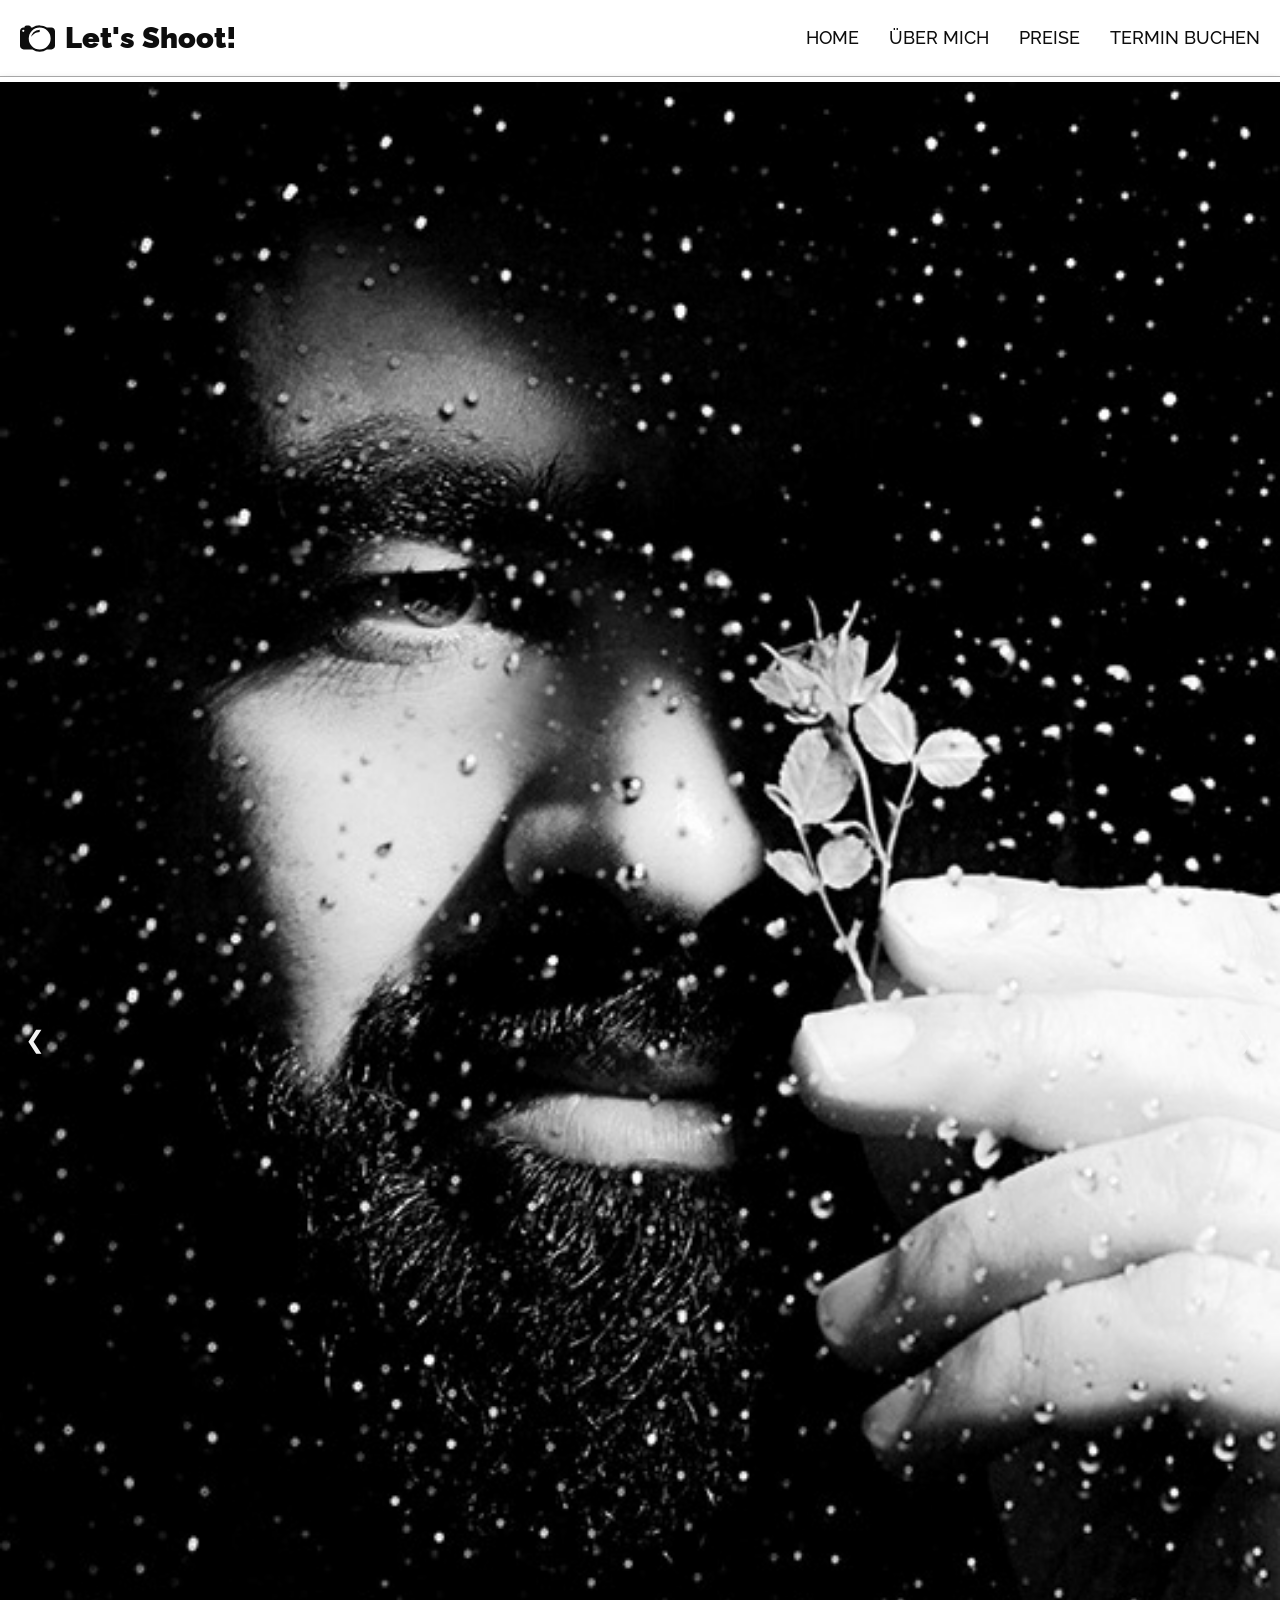
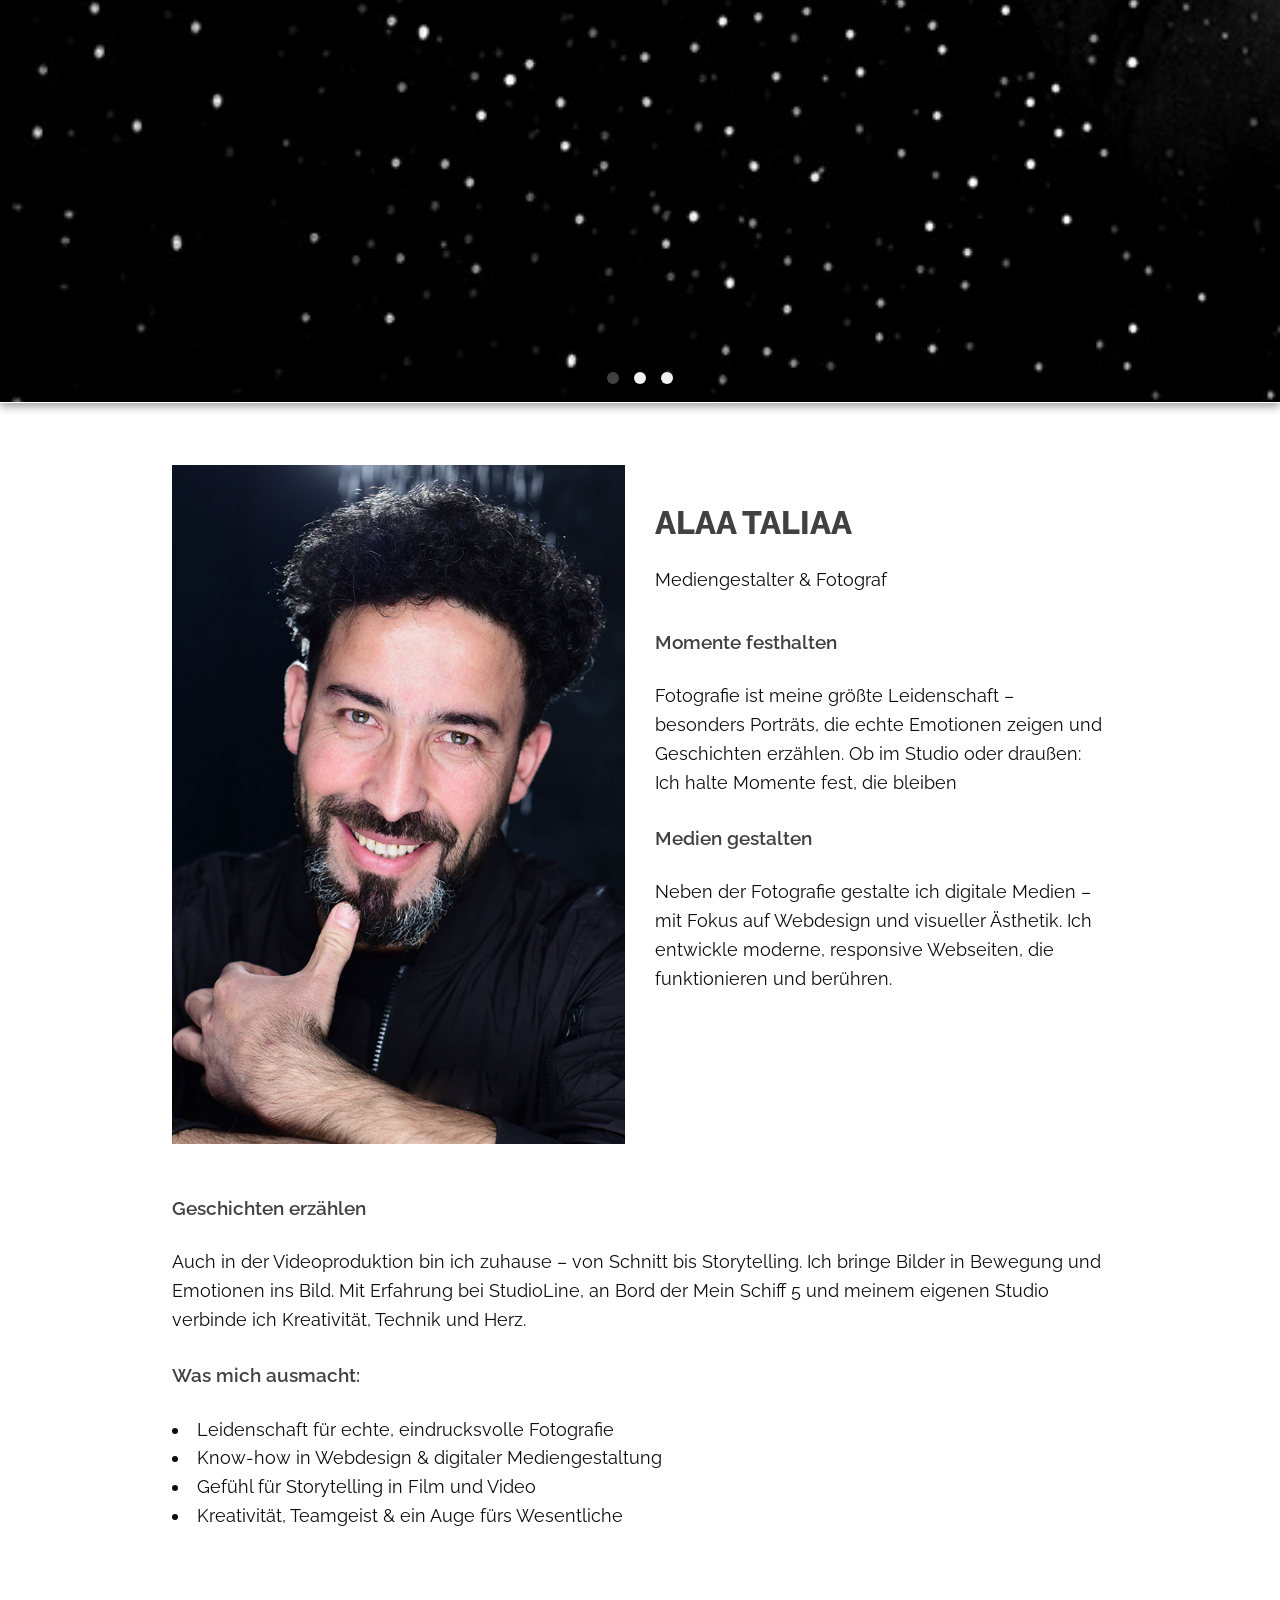
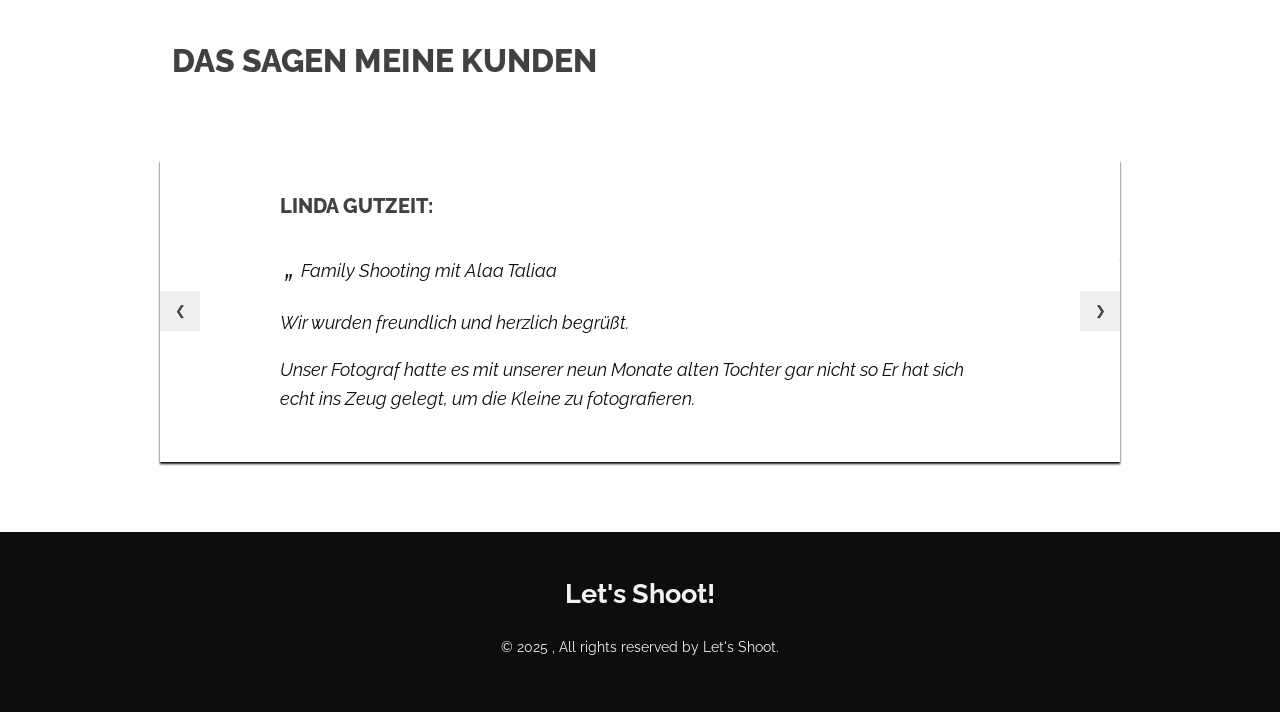
==== public/about.html @ 80b05514 "Add files via upload" ====
<!DOCTYPE html>
<html lang="de">
<head>
    <meta charset="UTF-8">
    <meta name="viewport" content="width=device-width, initial-scale=1.0">
    <title>Home</title>
    <link rel="stylesheet" href="css/style.css">
    <script src="js/script.js" defer ></script>  
</head>
<body>


    <nav class="navbar header-navbar">
        <div class="navbar-logo">
            <svg xmlns="http://www.w3.org/2000/svg" fill="currentColor" class="bi bi-camera2"
                viewBox="0 0 16 16" aria-label="Camera Icon">
                <path
                    d="M5 8c0-1.657 2.343-3 4-3V4a4 4 0 0 0-4 4zM12.318 3h2.015C15.253 3 16 3.746 16 4.667v6.666c0 .92-.746 1.667-1.667 1.667h-2.015A5.97 5.97 0 0 1 9 14a5.97 5.97 0 0 1-3.318-1H1.667C.747 13 0 12.254 0 11.333V4.667C0 3.747.746 3 1.667 3H2a1 1 0 0 1 1-1h1a1 1 0 0 1 1 1h.682A5.97 5.97 0 0 1 9 2c1.227 0 2.367.368 3.318 1zM2 4.5a.5.5 0 1 0-1 .001a.5.5 0 0 0 .999-.001zM14 8A5 5 0 1 0 4 8a5 5 0 0 0 10 0z" />
            </svg>
            <div class="navbar-brand">Let's Shoot!</div>
        </div>
        <!-- Hamburger-Menü für Mobilgeräte -->
        <button id="nav-toggle" class="nav-toggle" aria-label="Toggle Navigation" aria-expanded="false">
            &#9776;
        </button>
    
          <!-- Navigations-Links -->
          <ul class="navbar-links">
            <li><a href="home.html">Home</a></li>
            <li><a href="about.html">Über mich</a></li>
            <li><a href="prices.html">Preise</a></li>
            <li><a href="book.html">Termin buchen</a></li>
        </ul>
    
    </nav>

    <header>
        <div class="carousel">
            <div class="carousel-container">
                <div class="carousel-slide">
                    <img src="../assets/00-28.jpg" alt="Bild 1">
                </div>
                <div class="carousel-slide">
                    <img src="../assets/00-44.jpg" alt="Bild 2">
                </div>
                <div class="carousel-slide">
                    <img src="../assets/00-35.jpg" alt="Bild 3">
                </div>
                <div class="carousel-slide">
                    <img src="../assets/00-31.jpg" alt="Bild 3">
                </div>
            </div>
        
            <!-- Navigation Buttons -->
            <button class="carousel-btn prev">&#10094;</button>
            <button class="carousel-btn next">&#10095;</button>
        
            <!-- Indikator-Punkte -->
            <div class="carousel-indicators">
                <span class="dot active" data-index="0"></span>
                <span class="dot" data-index="1"></span>
                <span class="dot" data-index="2"></span>
            </div>
        </div>
    </header>

    <main  class="main-container ">

        <section class=" media-text-layout ">
           <div class="image-text-container-box">
                <div class="media-text-column-left">
                    <img src="../assets/00-37.jpg" alt="Photographer">
                </div>
                <div class="media-text-column-right">
                    <div class="full-width-box scroll-element"> 
                        <h2 >Alaa Taliaa</h2>
                        <p >Mediengestalter & Fotograf </p>
                  </div>
                   
                   
                    
            
           
                     <h4>Momente festhalten</h4>
<p>Fotografie ist meine größte Leidenschaft – besonders Porträts, die echte Emotionen zeigen und Geschichten erzählen. Ob im Studio oder draußen: Ich halte Momente fest, die bleiben</p>
                     <h4>Medien gestalten</h4>
                   <p>Neben der Fotografie gestalte ich digitale Medien – mit Fokus auf Webdesign und visueller Ästhetik. Ich entwickle moderne, responsive Webseiten, die funktionieren und berühren.</p>
                </div>
             
            </div>
            <div class=" full-width-box">
                <h4>Geschichten erzählen</h4>
                
                <p>Auch in der Videoproduktion bin ich zuhause – von Schnitt bis Storytelling. Ich bringe Bilder in Bewegung und Emotionen ins Bild. Mit Erfahrung bei StudioLine, an Bord der Mein Schiff 5 und meinem eigenen Studio verbinde ich Kreativität, Technik und Herz.</p>
                    <h4>Was mich ausmacht:</h4>
                    <p>
                      <li>Leidenschaft für echte, eindrucksvolle Fotografie</li>
                      <li>Know-how in Webdesign & digitaler Mediengestaltung</li>
                      <li>Gefühl für Storytelling in Film und Video</li>
                      <li>Kreativität, Teamgeist & ein Auge fürs Wesentliche</li>
                    </p>
               
            </div>
        </section>
        <section class=" media-text-layout" id="whatpoplesay">
        <h2 class="scroll-element" >Das sagen meine Kunden</h2>
    </section>
<!-- text-carousel -->
<div class="text-carousel">
  
    
    <!-- Radio Buttons für Navigation -->
    <input type="radio" name="text-slider" id="text-slider1" checked>
    <input type="radio" name="text-slider" id="text-slider2">
    <input type="radio" name="text-slider" id="text-slider3">
    <input type="radio" name="text-slider" id="text-slider4">

    <!-- Texte -->
    <div class="text-carousel-track">
        <div class="text-carousel-div">

            <h3>Linda Gutzeit:</h3>
            <p><span class="anführungszeichen">&bdquo;</span>Family Shooting mit Alaa Taliaa<br> 
            <p>Wir wurden freundlich und herzlich begrüßt.</p> 
            <p>Unser Fotograf hatte es mit unserer neun Monate alten Tochter gar nicht so 
            Er hat sich echt ins Zeug gelegt, um die Kleine zu
                fotografieren.  </p>
        </div>
        <div class="text-carousel-div">
            <p>Er war immer darauf
                bedacht, dass unsere Tochter auch Spaß hat. Am Ende haben wir uns für ein großes Fotopaket entschieden, weil
                wir uns zwischen den vielen Fotos nicht entscheiden konnten. </p>
                </p>
        </div>

        <div class="text-carousel-div">
            <p>Die „Foto“-Zeit war schnell vorbei und wir haben verschiedene Hintergründe und Posen gemacht.</p>
                <p>Wir sind sehr zufrieden und happy über die tollen
                    Fotos. Tolle Arbeit! <span class="anführungszeichen">&rdquo;</span></p>
        </div>
        <div class="text-carousel-div">
            <h3>Raffa Ndeti:</h3>
            <p><span class="anführungszeichen">&bdquo;</span>Alaa Taliaa ist wirklich ein hervorragender Fotograf. Er schafft es, in lockerer Atmosphäre super schöne Fotos zu
                kreieren – und das, obwohl ich der Fotografie so gar nichts abgewinnen konnte! Die Fotos sind echt super
                geworden! Vielen Dank!<span class="anführungszeichen">&rdquo;</span></p>
        </div>

        <div class="text-carousel-div">
            <h3>Gila Fischer:</h3>
            <p><span class="anführungszeichen">&bdquo;</span>Liebevolle Betreuung, gute Ideen, lustige natürliche Fotos – so wie ich es wollte.</p>
            <p>Ach ja, der Fotograf war Herr
                Alaa Taliaa.<span class="anführungszeichen">&rdquo;</span></p>
        </div>


    </div>

    <!-- Navigationspfeile -->
    <button class="text-carousel-button left" onclick="window.textCarousel.prevSlide()">&#10094;</button>
    <button class="text-carousel-button right" onclick="window.textCarousel.nextSlide()">&#10095;</button>

</div>


    <!------------ form-section -->
    <!-- <section class="contact-form-section ">
        <h2>Drop Us a Line</h2>
        <form class="contact-form">
            <div class="form-row">
                <div class="form-group">
                    <label for="firstName">First Name *</label>
                    <input type="text" id="firstName" name="firstName">
                </div>
                <div class="form-group">
                    <label for="lastName">Last Name *</label>
                    <input type="text" id="lastName" name="lastName">
                </div>
            </div>

            <div class="form-row">
                <div class="form-group">
                    <label for="email">Email Address *</label>
                    <input type="email" id="email" name="email">
                </div>
                <div class="form-group">
                    <label for="phone">Phone No. *</label>
                    <input type="tel" id="phone" name="phone">
                </div>
            </div>

            <div class="form-group">
                <label for="message">I would like to discuss *</label>
                <textarea id="message" name="message" rows="5"></textarea>
            </div>

            <button type="submit"><span>Senden</span></button>
            <p class="form-terms">.</p>
        </form>
    </section>
         -->
    </main>

    <footer>
   
        <div class="footer-logo">Let's Shoot!</div>
 
        <p class="footer-copyright">© 2025 , All rights reserved by Let's Shoot.</p>
        
    </footer>
    <script src="js/main.js" defer ></script> 
</body>
</html>
---- public/css/style.css ----
/* ==================== */
/* 1. FONTS */
/* ==================== */

@import url('https://fonts.googleapis.com/css2?family=Raleway:ital,wght@0,100..900;1,100..900&display=swap');
@import url('https://fonts.googleapis.com/css2?family=Roboto+Condensed:ital,wght@0,100..900;1,100..900&display=swap');
@import url('https://fonts.googleapis.com/css2?family=Baskervville:ital@0;1&display=swap');

/* ==================== */
/* 2. ROOT VARIABLES */
/* ==================== */
/* --fs-main: #050C0D; */
:root {
    --fs-main: #0D0D0D;
    --fs-second: #424141;
    --fs-third: #A6A6A6;
    --fs-fourth: #F2F2F2;
    --fs-success: #198754;
    --fs-danger: #dc3545;
}

/* ==================== */
/*  GLOBAL STYLES */
/* ==================== */

*,
*::before,
*::after {
    box-sizing: border-box;
}

html {
    margin: 0;
}

body {
    font-family: "Raleway", sans-serif;
  
  font-size: 21px;
    font-size: large;
    line-height: 1.6;
    margin: 0;
    color: var(--fs-main);
}
img{
    max-width: 100%;
    height:auto;
}


h1 {
    font-size: 60px;
    font-family: "Raleway", sans-serif;
    color: var(--fs-second);
    margin: 0;
    font-weight: 800;
}


p{
    font-weight: 400;
}

h2 {
    font-family: "Raleway", sans-serif;
    text-transform: uppercase;
color: var(--fs-second);
    font-size: 32px;
    margin: 0;
    font-weight: 800;
    
}

h3 {
   
    font-size: 20px;
    margin: 0;
    font-weight: 800;
    text-transform: uppercase;
    color: var(--fs-second);
}

h4 {
   font-size: 19px;
    font-weight: 600;
    color: var(--fs-second);
}

.hero-content p {

    font-size: 1.6rem;
  
}

.hero-content h1 {
    font-size: 3.2rem;
    margin: 0;
    font-weight: 900;
   text-transform: uppercase;
}
.main-container {
    width: 100%;
    max-width: 1000px; /* Mehr Platz für den Inhalt */
    margin: 0 auto; /* Zentriert den `main-container` horizontal */
    display: flex;
    flex-direction: column;
    align-items: center; /* Zentriert alle Kinder-Elemente */
    padding: 20px; /* Optional: Abstand innen */
}


.icons-box {
    display: flex;
    flex-direction: row;
}
.icon{
    width: 25px;
    margin-right: 10px;
    margin-bottom: 40px; 
}

#customers-say{
    width: 33px;
    margin-right: 10px;
    margin-bottom: -15px; 
}

#my-Notice-for-you{
    width: 35px;
    margin-right: 10px;
    margin-bottom: 23px; 
}
/* ==================== */
/* HAMBURGER MENÜ DESKTOP (Standard) */
/* ==================== */

.navbar {
    display: flex;
    justify-content: space-between;
    align-items: center;
    padding: 15px 20px;
    background-color: #fff;
    border-bottom: 1px solid var(--fs-third);
    z-index: 1000;
  }
  
  .navbar-logo {
    display: flex;
    align-items: center;
  }
  
  .navbar-brand {
    font-size: 1.8rem;
    font-weight: 900;
    margin-left: 10px;
    
  }
  
  .navbar-links {
    display: flex;
    list-style: none;
    gap: 30px;
    margin: 0;
    padding: 0;
  }
  
  .navbar-links a {
    text-decoration: none;
    color: var(--fs-main);
    font-weight: 500;
    text-transform: uppercase;
    transition: color 0.3s ease;
  }
  
  .navbar-links a:hover {
    color:var(--fs-second);
  }
  
  .nav-toggle {
    display: none; /* Nur auf Mobile sichtbar */
    font-size: 30px;
    background: none;
    border: none;
    cursor: pointer;
    color: var(--fs-main);
  }






  


/* Navbar Branding */
.navbar-logo {
    display: flex;
    flex-direction: row;
    justify-items: center;
    align-items: center; /* Zentriert das Icon vertikal */
}

/* SVG Camera Icon */
.bi-camera2 {
    width: 35px;
    height: auto; /* Behält das Seitenverhältnis */
}




 /* ==================== */
 /* 6. HAMBURGER MENU */
 /* ==================== */
 
 .nav-toggle {
    font-size: 30px;
    cursor: pointer;
    background: none;
    border: none;
    display: none; /* Standardmäßig versteckt, NUR in Media Queries sichtbar */
}
 

 /* ==================== */
/* 8. Header carousel STYLES */
/* ==================== */

    /* Grundlegendes Styling */
    .carousel {
        position: relative;
        max-width: 100%;
        margin: auto;
        overflow: hidden;
        box-shadow: 0 4px 8px var(--fs-third);
    }
    
    /* Slide-Container */
    .carousel-container {
        margin-top: 5px;
        display: flex;
        transition: transform 0.5s ease-in-out;
    }
    
    /* Einzelne Slides */
    .carousel-slide {
        min-width: 100%;
    }
    
    .carousel-slide img {
        width:  100%;
        height: auto;
        position: relative;
        display: block;
     
    }
    
    /* Navigation Buttons */
    .carousel-btn {
        position: absolute;
        top: 50%;
        color: var(--fs-fourth);
        transform: translateY(-50%);
        background-color: transparent;
        border: none;
        padding: 10px 15px;
        cursor: pointer;
        font-size: 24px;
        border-radius: 10px;
        transition: background 0.3s;
       
    }
    
    .carousel-btn:hover {
      background-color: transparent;
    }
    
    .prev {
        left: 10px;
    }
    
    .next {
        right: 10px;
    }
    
    /* Indikator-Punkte */
    .carousel-indicators {
        text-align: center;
        position: absolute;
        bottom: 10px;
        left: 50%;
        transform: translateX(-50%);
    }
    
    .dot {
        height: 12px;
        width: 12px;
        margin: 0 5px;
        background-color: var(--fs-fourth);
        border-radius: 50%;
        display: inline-block;
        cursor: pointer;
        transition: background 0.3s;
    }
    
    .dot.active {
        background-color: var(--fs-second);
    }

     /* ==================== */
/*  text-carousel */
/* ==================== */

  /* Hauptcontainer für das Carousel */
  .text-carousel {
    position: relative;
    width: 100%;
    max-width: 1000px;
    overflow: hidden;
     box-shadow: 0 2px 2px var(--fs-main); 
    padding: 0 60px; /* Platz für die Pfeile */
}

/* Track für die Slides */
.text-carousel-track {
    display: flex;
    transition: transform 0.5s ease-in-out;
    width: 100%; /* Stellt sicher, dass der Track die gesamte Breite einnimmt */

}
#whatpoplesay{
    margin-bottom: 30px;
}
/* Einzelne Slides */
.text-carousel-div {
    width: 100%;
    flex-shrink: 0;
    padding: 30px 60px; /* Abstand um den Text */
    box-sizing: border-box; /* Padding bleibt innerhalb der Breite */
    overflow-y: auto; /* Ermöglicht Scrollen bei langen Texten */
}
.text-carousel-div p {
    font-family: "Raleway", sans-serif;

line-height: 1.6;
font-style: italic;
}
/* Pfeile */
.text-carousel-button {
    position: absolute;
    top: 50%;
    transform: translateY(-50%);
    color: var(--fs-second);
    border: none;
    padding: 10px;
    cursor: pointer;
    z-index: 10;
    width: 40px; /* Breite der Pfeile */
    height: 40px; /* Höhe der Pfeile */
    display: flex;
    justify-content: center;
    align-items: center;
}

.text-carousel-button.left {
    left: -20px; /* Positionierung links außerhalb des Carousels */
    margin-left: 20px;
}

.text-carousel-button.right {
    right: -20px; /* Positionierung rechts außerhalb des Carousels */
    margin-right: 20px;
}

.text-carousel-button:hover {
font-size: large;  }

/* Radio Buttons für Navigation */
input[type="radio"] {
     display: none; 
}

/* Positionierung der Bilder basierend auf Radio Buttons */
#text-slider1:checked ~ .text-carousel-track {
    transform: translateX(0);
}

#text-slider2:checked ~ .text-carousel-track {
    transform: translateX(-100%);
}

#text-slider3:checked ~ .text-carousel-track {
    transform: translateX(-200%);
}

#text-slider4:checked ~ .text-carousel-track {
    transform: translateX(-300%);
}

.anführungszeichen{
    font-size: 2rem;
    padding: 5px;
    color: var(--fs-main);
  }
/* Responsives Design für kleinere Bildschirme */


/* ==================== */
/* image-text-container/
/* ==================== */

.image-text-container{
    max-width: 800px;
    padding: 20px;
   
}
.three-images {
    margin-top: 40px;
        display: flex;
        flex-direction: row;
        gap: 15px;
    }
    
 
    .first-column {
        flex: 1; /* Die erste Spalte passt sich der zweiten Spalte an */
        display: flex;
        flex-direction: column;
        justify-content: center
       
    }

    .second-column {
        flex: 1; /* Beide Spalten nehmen gleich viel Platz ein */
        display: flex;
        flex-direction: column;
        gap: 15px;
    }

    .first-column img {
        flex: 2; /* Das Bild in der ersten Spalte nimmt doppelt so viel Platz ein */
        object-fit: cover; /* Stellt sicher, dass das Bild den Platz richtig ausfüllt */
        width: 100%; /* Volle Breite */
       
    }

    .second-column img {
        flex: 1; /* Jedes Bild in der zweiten Spalte nimmt gleich viel Platz ein */
      object-fit: cover; 
        width: 100%;
       
    }

    .image-text-container img:hover{
        transform: scale(1.05);
        color: white;
        box-shadow: 0 2px 4px var(--fs-second);
    }
.text-column{
    flex: 1; /* Jedes Bild in der zweiten Spalte nimmt gleich viel Platz ein */
    object-fit: cover; 
      width: 100%;
      transition: transform 0.3s, box-shadow 0.3s;
      border: 0.5px solid var(--fs-third);
      background: var(--fs-fourth);
      border-radius: 10px;
}

.image-text-container img{
    transition: transform 0.3s, box-shadow 0.3s;
    border: 0.5px solid var(--fs-third);
    background: var(--fs-fourth);
    border-radius: 10px;
}

/* ==================== */
/*  media-text-layout */
/* ==================== */

.media-text-layout {
    margin-top: 30px;
    width: 100%;
    max-width: 1000px; /* Begrenzung der maximalen Breite */
    padding: 12px; /* Abstand innerhalb des Abschnitts */
}


.image-text-container-box {
    display: flex;
    align-items:flex-start;
    gap: 30px;
    flex: 1;

}

.home-img{
    width: 100%;
}
.media-text-column-left,
.media-text-column-right {
    min-width: 250px;
    flex: 1;  /* Gleiche Breite */
   
}

.full-width-box {
    width: 100%; /* Nimmt die gesamte Breite des Containers ein */
    margin-top: 40px; /* Abstand nach oben (vom vorherigen Inhalt) */
    text-align: start; /* Zentriert den Text im Box-Bereich */
}
.three-image-text-container-box{
    display: flex;
    flex-direction: row;
}
.three-img-box {
    width: 100%;
    max-width: 250px;

    padding: 12px;
    border-radius: 10px;
    
}
/* ==================== */
/* price-packages*/
/* ==================== */

.price-packages{
    max-width: 800%;
    margin-top: 50px;
    padding: 50px 20px;
    box-shadow: 0 2px 2px var(--fs-main);
}
/* Basispreis Styling */
.basic-price {
    background: var(--fs-second); /* Dunkler Hintergrund für Kontrast */
    color: white;
    padding: 25px 20px 15px 30px;    
    margin: auto;
    box-shadow: 0 5px 15px rgba(0, 0, 0, 0.2);
}

/* Titel */
.basic-price h1 {
    font-size: 1.6rem;
    font-weight: bold;
    margin-bottom: 40px;
}

.basic-price-price {
    font-size: 1.5rem;
  /* font-family: "Playfair Display", serif;  */
    font-weight: bold;
    margin-bottom: 40px;
    color: #fff;
}

/* Flexbox für zwei Spalten */
.price-details {
    display: flex;
    justify-content: space-between;
    text-align: left;
    gap: 50px;
    margin-bottom: 20px;
}

/* Jede Spalte */
.price-column {
    flex: 1;
  
}

.cta-button {
    display: block; /* Macht den Button zu einem Block-Element */
    width: fit-content; /* Passt die Breite dem Inhalt an */
    background: var(--fs-fourth);
    color: var(--fs-second);
    font-size: 18px;
    font-weight: bold;
    padding: 10px 20px;
    border-radius: 5px;
    text-decoration: none;
    
    transition: background 0.3s;
}

.cta-button:hover {
    background: var(--fs-fourth);
}
.preis-single-column{
    display: flex;
    margin: 20px auto 0; /* Zentriert den Button horizontal */
    flex-direction: column;
    justify-content: center;
    align-items: center
     
    
}
/* Text Styling */
.price-column p {
    font-size: 18px;
    font-weight: 500;
    margin: 5px 0;
}

/* Nummern hervorheben */
.number {
    font-size: 24px;
    font-weight: bold;
}

/* Einzelpreis in der Mitte */
.single-price {
    margin-top: 15px;
    font-size: 20px;
    font-weight: bold;
}

/* Preisblock */
.price-value {
    font-size: 36px;
    font-weight: bold;
    
    display: flex;
    justify-content: center;
    align-items: baseline;
    gap: 5px;
}

/* Styling für das Euro-Zeichen und die Nachkommastellen */
.price-value span:first-child {
    font-size: 18px;
    margin-right: 3px;
}

.price-value span:last-child {
    font-size: 18px;
    margin-left: 2px;
}

/* Button zentrieren */


/*------------*/
.first-package,
.second-package {
    margin-top: 20px;
    display: flex;
    flex-direction: row;
    flex-wrap: wrap;
    gap: 15px;
    text-align: start;
}

.pack{
    background: var(--fs-fourth);
    padding: 20px;
    flex: 1;
    transition: transform 0.3s, box-shadow 0.3s;
    border: 0.5px solid var(--fs-third);
}


/* PROPBE___________*/



.price{
 
 margin-top: 30px;
    
}

/* Styling für das Euro-Zeichen */
.pack .price span:first-child {
    vertical-align:super;  /* Hochgestellt */
    margin-right: 3px; /* Abstand zum Preis */
    font-size: 0.9rem;  /* Kleinere Schriftgröße für das € Zeichen */
}

/* Styling für die Nachkommastellen */
.pack .price span:last-child {
    font-size: 0.7rem;  /* Kleinere Schriftgröße für .99 */
    margin-left: 2px; /* Etwas Abstand zur Hauptzahl */
}
   
.three-pack:hover, .five-pack:hover, .ten-pack:hover, 
.twenty-pack:hover, .thirty-pack:hover, .all-pack:hover h2 {
    transform: scale(1.05);
    background: var(--fs-second);
    color: white;
    box-shadow: 0 2px 4px var(--fs-second);

}

.pack p {
    font-size: 1rem;
}

 
/* ==================== */
/* animation*/
/* ==================== */

.scroll-element {
    opacity: 0;
    transform: translateY(50px);
    transition: 800ms ease-out; /* Einheitliche Transition */
    margin: 2rem 0; /* Bessere Abstände */
}


.scroll-element.visible {
    opacity: 1;
    transform: translateY(0);
}

/* ==================== */
/*  CONTACT FORM STYLES */
/* ==================== */

.contact-form-section {
    margin: 50px auto 0;
    padding: 50px 20px;
    text-align:start;

    width: 100%; /* Stellt sicher, dass es so breit ist wie andere Elemente */
    max-width: 1000px; /* Optional: Erhöht die maximale Breite */
    box-shadow: 0 2px 2px var(--fs-main);
}




.contact-form-section h2 {
    margin-bottom: 40px;
}

.contact-form {
    display: flex;
    flex-direction: column;
    gap: 20px;
}

.form-row {
    display: flex;
    gap: 20px;
    justify-content: center;  /* Stellt sicher, dass die Elemente gleichmäßig verteilt sind */
    width: 100%;
}


.form-group {
    flex: 1;
    text-align: start;
}

.form-group label {
    display: block;
    margin-bottom: 5px;
    color: var(--fs-second);
    font-weight: bold;
}

.form-group input[type="text"],
.form-group input[type="email"],
.form-group input[type="tel"],
.form-group textarea,
.form-group select {
    font-family: "Raleway", sans-serif;
    width: 100%; /* Volle Breite */
    padding: 10px; /* Innenabstand */
    border: 0.5px solid var(--fs-third); /* Dünner Rahmen */
    font-size: 1em; /* Einheitliche Schriftgröße */
    box-sizing: border-box; /* Padding und Border in der Breite enthalten */
    outline: none; /* Entfernt den Fokus-Rahmen des Browsers */
}

input:focus, textarea:focus {
    border: 1px solid var(--fs-main); /* Fokus-Effekt */
    box-shadow: 0 0 6px rgba(0, 0, 0, 0.2);
}

.form-group textarea {
    resize: vertical; /* Ermöglicht nur vertikales Resizing */
}

/* BUTTON STYLES */
.contact-form button {
    background-color: white; /* Hintergrundfarbe */
    color: var(--fs-main); /* Textfarbe */
    padding: 10px 20px; /* Innenabstand */
    border: 0.5px solid var(--fs-second);
    font-size: 1em; /* Schriftgröße */
    cursor: pointer; /* Zeiger-Cursor */
    width: 100%; /* Volle Breite */
    transition: background-color 0.3s ease, transform 0.3s ease, padding-right 0.3s ease; /* Übergänge */
}

.contact-form button:hover {
    font-size: 1.2em; /* Schriftgröße beim Hover vergrößern */
    padding-right: 25px; /* Rechter Innenabstand beim Hover */
}

.contact-form button span {
    cursor: pointer; /* Zeiger-Cursor für das `span`-Element */
    display: inline-block; /* Inline-Block für Animationen */
    position: relative; /* Für das `after`-Pseudoelement */
    transition: padding-right 0.5s ease; /* Übergang für den Abstand */
}

.contact-form button span:after {
    content: '\00bb'; /* » Symbol (Unicode) */
    position: absolute; /* Absolut positioniert relativ zu `span` */
    opacity: 0; /* Unsichtbar standardmäßig */
    top: 0; 
    right: -20px; 
    transition: opacity 0.5s ease, right 0.5s ease; /* Übergänge für Sichtbarkeit und Position */
}

.contact-form button:hover span {
    padding-right: 25px; /* Abstand beim Hover erhöhen */
}

.contact-form button:hover span:after {
    opacity: 1; /* Sichtbar machen beim Hover */
    right: 0; /* Position des Symbols anpassen */
}

.contact-form button:active {
    transform: translateY(2px); /* Button leicht nach unten verschieben beim Klicken */
}

/* TERMS TEXT STYLE */
.form-terms {
    margin-top: 10px;
    font-size: 0.8em;
    color: var(--fs-second);
}

/* ==================== */
/* 13. KALENDER STYLES */
/* ==================== */

.calendar {
    padding: 20px;
    margin: 20px auto;
    box-shadow: 0 2px 2px var(--fs-second);
}


.calendar-header {
    color: var(--fs-second);
    font-size: large;
    display: flex;
    justify-content: space-between;
    align-items: center;
    padding: 10px 20px;
    border-bottom: 1px solid var(--fs-fourth);
}

.calendar-header button {
    background: none;
    border: none;
    font-size: 1.2em;
    cursor: pointer;
    color: var(--fs-second);
}

 #calendar-body{
    flex: 1;
    width: 100%;
}
#column-right-hinweiss {
    display: flex;
}
.calendar-header button:hover {
    color: var(--fs-main);
    font-size: 1.5em;
}

#month-year {
    font-size: 1.2em;
    font-weight: bold;
color: var(--fs-main);}

.calendar-body {
    font-family: "Raleway", sans-serif;
        font-size: 1.1rem;
    font-weight: 400;
}

.calendar-weekdays,
.calendar-dates {
    display: grid;
    grid-template-columns: repeat(7, 1fr);
    gap: 10px;
}

.calendar-weekdays div {
   
    color: var(--fs-second);
    text-align: center;
  
    font-weight: bold;
    padding: 5px 0;
}

.calendar-dates div {
    text-align: center;
    padding: 6px 0;
    cursor: pointer;
    color: var(--fs-second);
}

.calendar-dates div:hover {
    background-color: var(--fs-third);
}
.active-slot{
    color: #dc3545;
    background-color: #dc3545;
}
/* ==================== */
/* 14. KALENDER DATUM STATUS */
/* ==================== */



.last-date {
    color: var(--fs-third) !important;
    font-weight: 300;
    text-decoration: line-through;
}

.holiday-date {
    font-family: "Raleway", serif;
    font-weight: bold;
    cursor: not-allowed;
}

.available-date {
    color: var(--fs-main) !important;
}

.unavailable-date {
    color: var(--fs-third) !important;
    cursor: not-allowed;
    pointer-events: none;
}

.fully-booked {
  color: var(--fs-third) !important;
    cursor: not-allowed;
    pointer-events: none;
    border-radius: 5px;
}

.current-date {
    color: var(--fs-main);
    font-family: "Raleway", sans-serif;
    font-size: 1.1rem;
    border: 1px solid var(--fs-third);
    font-weight: bold;
}

/* ==================== */
/* 15. HERVORHEBUNG DES AUSGEWÄHLTEN DATUMS */
/* ==================== */

.selected {
    background-color: var(--fs-second) !important;
    color: white !important;
    font-size: 1.2em;
    font-family: "Raleway", serif;
    font-weight: bold;
    border-radius: 50%;
    padding: 5px;
}
.selected:active{
    transform: translateY(2px);
}

.selected-available-date {
    background-color: var(--fs-third) !important;
    color: white !important;
    font-weight: bold;
    border-radius: 5px;
    transition: background-color 0.3s ease;
}

/* ==================== */
/* 16. TERMIN BUCHUNG STYLES */
/* ==================== */

.alert-fullyBooked {
    padding: 10px;
    margin-top: 15px;
    color: var(--fs-danger);
    text-align: center;
    font-weight: bold;
}

.termin-slot {
    padding: 10px;
    background: var(--fs-fourth);
    text-align: center;
    margin: 5px 0;
    font-weight: bold;
    cursor: pointer;
    transition: 0.3s;
}

.termin-slot:hover {
    background: var(--fs-second);
    color: white;
}

.termin-slot.selected {
    background: var(--fs-success);
    color: white;
    transform: translateY(2px);
}


.termin-slot.booked {
    background: var(--fs-third);
    color: white;
    cursor: not-allowed;
}

/* ==================== */
/* 17. FREIE TERMINE STYLES */
/* ==================== */

.freienTermine {
    padding: 15px;
    border: 1px solid var(--fs-fourth);
    color: var(--fs-second);
    font-size: 0.9em;
}
/* ==================== */
/*  confirmation-container*/
/* ==================== */

.confirmation-container{
  
    padding: 40px 00px;
    max-width: 400px;
}

.confirmation-container button {
    background-color: white; /* Hintergrundfarbe */
    color: var(--fs-main); /* Textfarbe */
    padding: 10px 20px; /* Innenabstand */
    margin-top: 20px;
    margin-right: 20px;
    border: 0.5px solid var(--fs-second);
    font-size: 1em; /* Schriftgröße */
    cursor: pointer; /* Zeiger-Cursor */
    width: 40%; /* Volle Breite */
    transition: background-color 0.3s ease, transform 0.3s ease, padding-right 0.3s ease; /* Übergänge */
}


.confirmation-container button:hover {
    font-size: 1.2em; /* Schriftgröße beim Hover vergrößern */
    padding-right: 25px; /* Rechter Innenabstand beim Hover */
}

.confirmation-container button span {
    cursor: pointer; /* Zeiger-Cursor für das `span`-Element */
    display: inline-block; /* Inline-Block für Animationen */
    position: relative; /* Für das `after`-Pseudoelement */
    transition: padding-right 0.5s ease; /* Übergang für den Abstand */
}

.confirmation-container button span:after {
    content: '\00bb'; /* » Symbol (Unicode) */
    position: absolute; /* Absolut positioniert relativ zu `span` */
    opacity: 0; /* Unsichtbar standardmäßig */
    top: 0; 
    right: -20px; 
    transition: opacity 0.5s ease, right 0.5s ease; /* Übergänge für Sichtbarkeit und Position */
}

.confirmation-container button:hover span {
    padding-right: 25px; /* Abstand beim Hover erhöhen */
}

.confirmation-container button:hover span:after {
    opacity: 1; /* Sichtbar machen beim Hover */
    right: 0; /* Position des Symbols anpassen */
}

.confirmation-container button:active {
    transform: translateY(2px); /* Button leicht nach unten verschieben beim Klicken */
}


/* ==================== */
/*  FOOTER STYLES */
/* ==================== */

footer {
    margin-top: 50px;
    padding: 40px 20px;
    background-color: var(--fs-main);
    color: var(--fs-fourth);
    text-align: center;
}
.socialmedia{
    display: flex;
    flex-direction: row;
}
.socialmedia-icon {
    width: 15px;
    margin-right: 20px;
    
}
.footer-logo{
    font-size: 1.2rem;
    font-weight: 900;
   
}
.footer-content {
    display: flex;
    flex-direction: column;
    align-items: center;
    margin: 0 auto;
    max-width: 1200px;
}

.footer-logo {
    margin-bottom: 20px;
    font-size: 1.5em;
    font-weight: bold;
}

.footer-nav ul {
    display: flex;
    justify-content: center;
    margin: 0;
    margin-bottom: 20px;
    padding: 0;
    list-style: none;
}

.footer-nav li {
    margin: 0 15px;
}

.footer-nav a {
    color: var(--fs-fourth);
    text-decoration: none;
}

.footer-copyright {
    font-size: 0.8em;
    color: var(--fs-fourth);
}

.back-to-top {
    position: fixed;
    bottom: 20px;
    right: 20px;
    display: flex;
    align-items: center;
    justify-content: center;
    width: 40px;
    height: 40px;
    background-color: var(--fs-fourth);
    border-radius: 50%;
    opacity: 0.7;
    transition: opacity 0.3s ease;
}

.back-to-top:hover {
    opacity: 1;
}

.back-to-top a {
    font-size: 1.5em;
    color: var(--fs-fourth);
    text-decoration: none;
}

/* Linke Spalte (Text) */
.video_container media-text-column-left {
    flex: 1 1 300px;
  }
  
  /* Rechte Spalte (Video) */
  .video_container media-text-column-right {
    flex: 1 1 300px;
  }
  
  /* Responsive Video */
  .media-text-column-right video {
    width: 100%;
    height: auto;
    max-width: 100%;
    display: block;
    border-radius: 8px; /* optional: für schöneres Design */
  }
  
 
  


@media screen and (max-width: 768px) {

   
.hero-content p {
        
    font-size: 1.4rem;
  
}


.hero-content h1 {
    font-size: 2.0rem;
   
}
 
    h2 {
        font-size: 1.5rem;
        
    }
    h3 {
        font-size: 1.2rem;
        
    }
    
    /* ==================== */
/* MOBILE VERSION */
/* ==================== */
@media (max-width: 768px) {
    .nav-toggle {
      display: block; /* Icon anzeigen */
      position: absolute;
      top: 20px;
      right: 20px;
      z-index: 2000;
    }
  
    .navbar-links {
      position: absolute;
      top: 60px;
      right: 0;
      width: 100%;
      flex-direction: column;
      align-items: start;
      background-color: #fff;
      display: none;
      opacity: 0;
      transform: translateY(-10px);
      transition: all 0.3s ease-in-out;
      box-shadow: 0 2px 2px var(--fs-fourth);
      padding: 20px 0;
     
    }
  
    .navbar-links.show-nav {
        padding-top: 60px;
        margin-bottom: 40px;
      display: flex;
      opacity: 1;
      transform: translateY(0);
     
    }
 
    .navbar {
        
      flex-direction: row;
      position: relative;
    }
  }
 
  .navbar-links a {
  
  margin-left: 70px;
  }

    .three-images {
        flex-direction: column;
    }
  
     /* ======== text-carousel ============ */
     .text-carousel {
        padding: 0 30px; /* Weniger Platz für die Pfeile auf kleinen Bildschirmen */
        max-width: 100%; /* Passt sich der Bildschirmbreite an */
        height: 70vh; /* Dynamische Höhe für kleine Geräte */
    }

    .text-carousel-div {
        margin-top : 15px;
        font-size: 1rem; /* Kleinere Schriftgröße für mobile Geräte */
        padding: 30px; /* Weniger Padding auf kleinen Bildschirmen */
        line-height: 1.2; /* Ändere den Wert nach Bedarf */
     font-weight: 500;
  
        overflow-y: auto; /* Scrollen bei langen Texten bleibt aktiviert */
    }

    .text-carousel-button {
        width: 30px; /* Kleinere Pfeile auf mobilen Geräten */
        height: 30px;
        padding: 5px;
        font-size: 0.8rem; /* Kleinere Schriftgröße für Pfeile */
    }
    .image-text-container-box {
        flex-direction: column;
    }

    /* Responsive Preis PakateDesign */

    .first-package, .second-package {
        flex-direction: column;
    }


.price-details {
    flex-direction: column;
    text-align: center;
}

.price-column {
    margin-bottom: 10px;
}

    /* Stelle sicher, dass die Spalten in der mobilen Ansicht die volle Breite einnehmen */
    .image-text-container-box {
        display: flex;
        flex-direction: column;
        width: 100%;
    }

.media-text-column-left,
.media-text-column-right {
    display: block;
    max-width: 100%;
}

   /* Kalender soll volle Breite einnehmen */
   .calendar {
    width: 100%;
    max-width: none;
}

/* Freie Termine ebenfalls volle Breite */
.freienTermine {
    width: 100%;
    max-width: none !important;
   
}
.termin-slot {
   width: 100%;
}
.freienTermine div {
    width: 90%;
    margin: 5px auto;
    padding: 10px;
}

.form-row {
    flex-direction: column;
}
.contact-form-section {
    text-align: start;
}
.three-image-text-container-box{
    
    flex-direction: column;

   
}




}

/* @media (max-width: 480px) {
    #wedding-Trailer{
        display: block;
    }
    h1 {
        font-size: 32px;
    }
    h2 {
        font-size: 26 px;
        
    }

    h3 {
        font-size: 22 px;
        
    }

   
    p{
        font-size: 20 px;
    }

    .hero h1 {
        font-size: 30px;
    }
    .hero p {
        font-size: 14px;
    }

}
    */
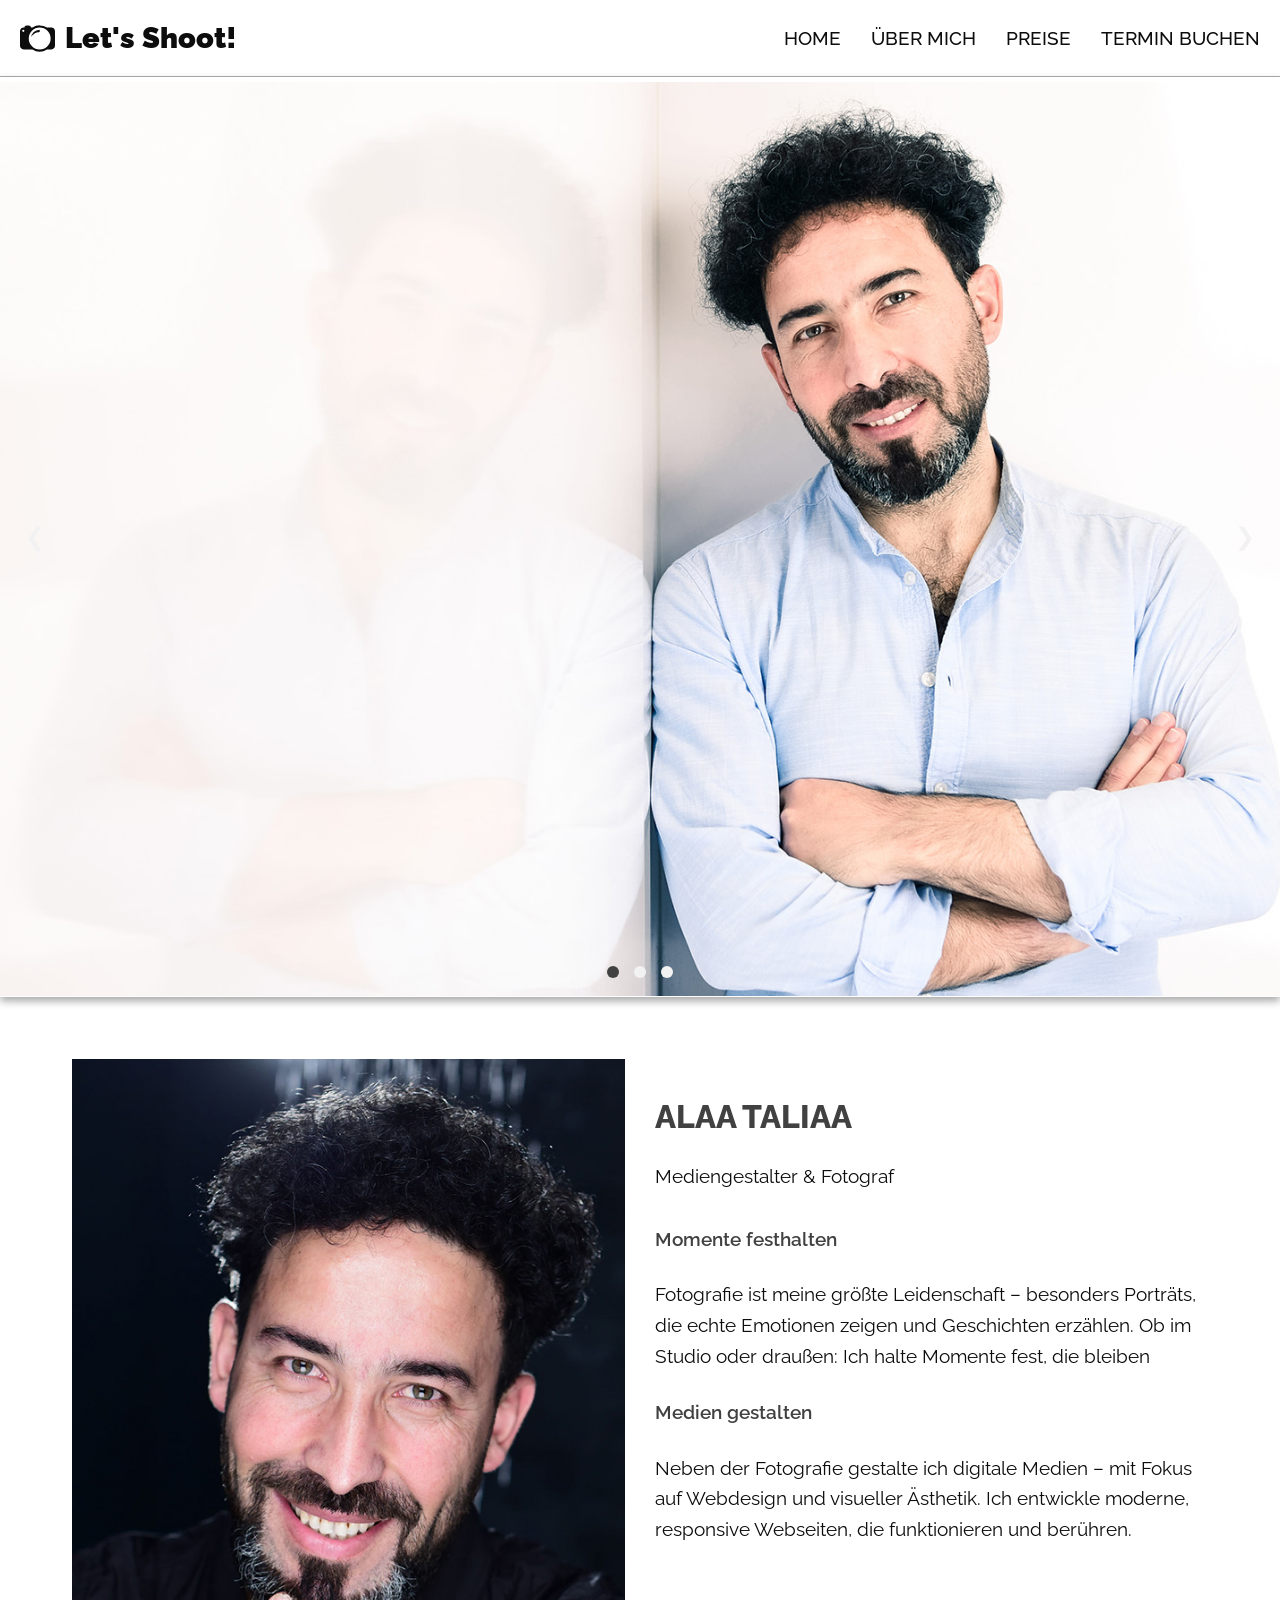
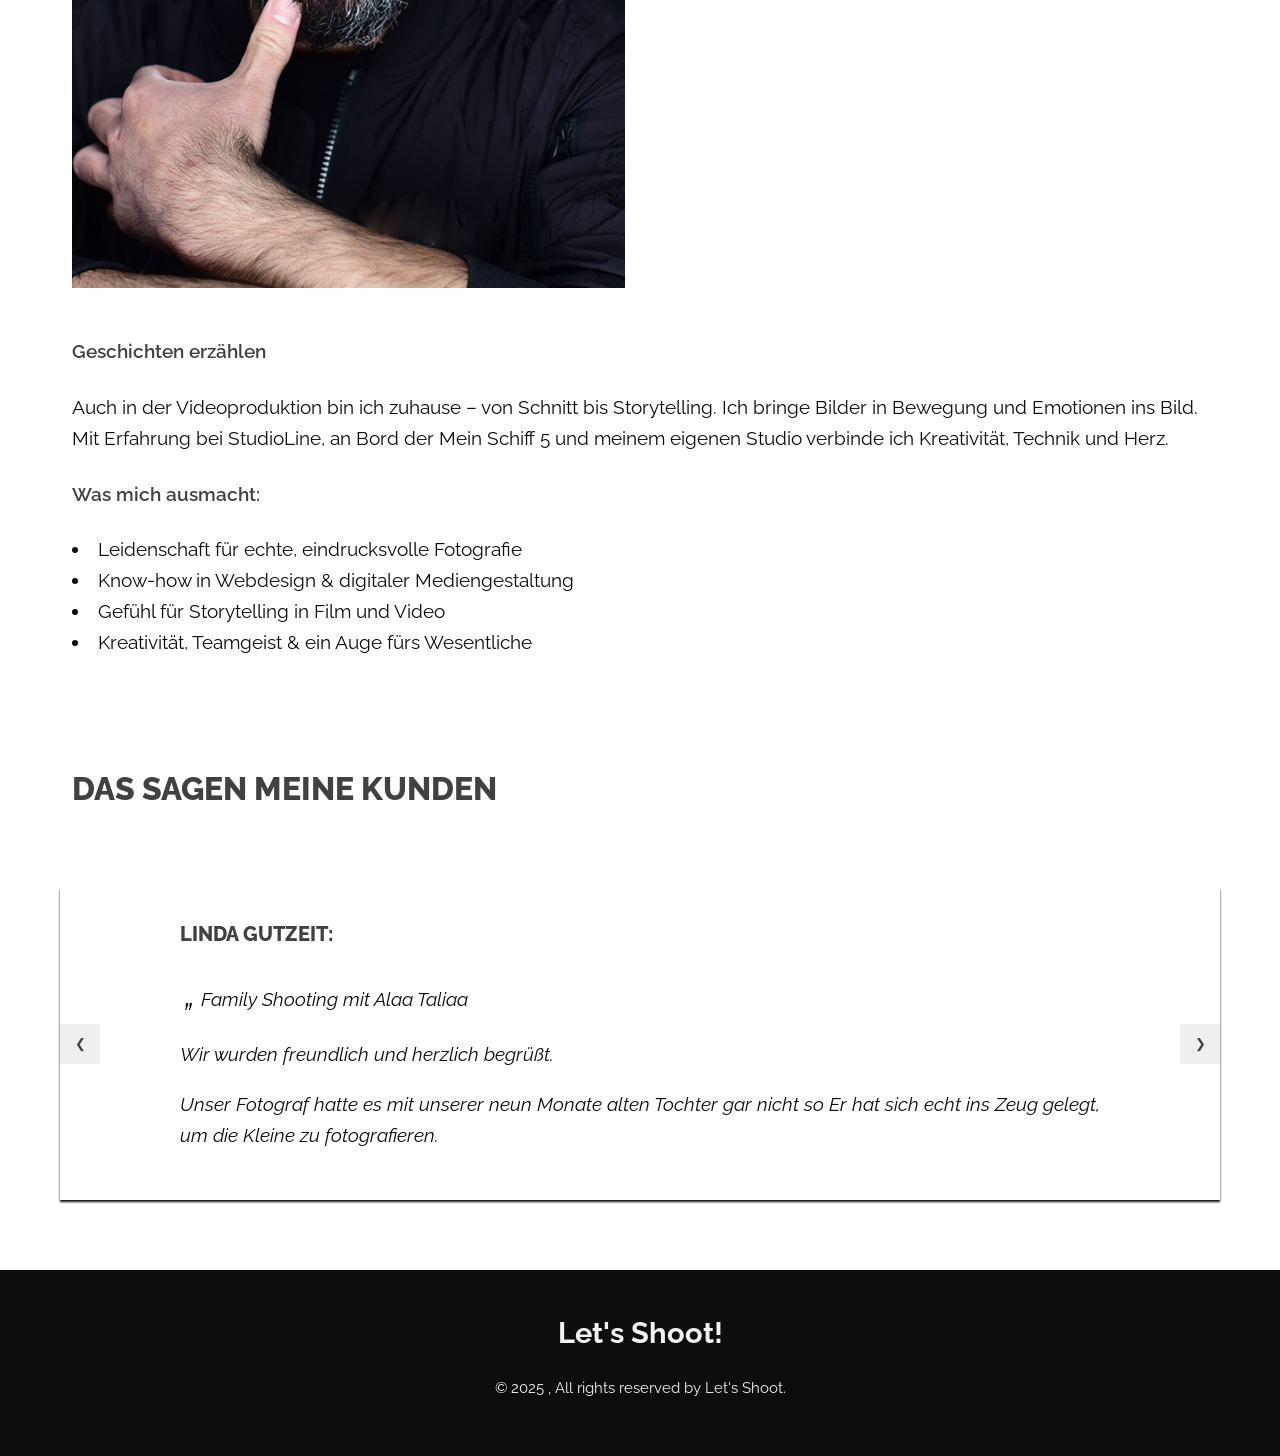
==== commit 786ee384: "Add files via upload" ====
--- a/public/about.html
+++ b/public/about.html
@@ -12,12 +12,14 @@
 
     <nav class="navbar header-navbar">
         <div class="navbar-logo">
-            <svg xmlns="http://www.w3.org/2000/svg" fill="currentColor" class="bi bi-camera2"
-                viewBox="0 0 16 16" aria-label="Camera Icon">
-                <path
-                    d="M5 8c0-1.657 2.343-3 4-3V4a4 4 0 0 0-4 4zM12.318 3h2.015C15.253 3 16 3.746 16 4.667v6.666c0 .92-.746 1.667-1.667 1.667h-2.015A5.97 5.97 0 0 1 9 14a5.97 5.97 0 0 1-3.318-1H1.667C.747 13 0 12.254 0 11.333V4.667C0 3.747.746 3 1.667 3H2a1 1 0 0 1 1-1h1a1 1 0 0 1 1 1h.682A5.97 5.97 0 0 1 9 2c1.227 0 2.367.368 3.318 1zM2 4.5a.5.5 0 1 0-1 .001a.5.5 0 0 0 .999-.001zM14 8A5 5 0 1 0 4 8a5 5 0 0 0 10 0z" />
-            </svg>
-            <div class="navbar-brand">Let's Shoot!</div>
+            <a href="home.html" class="navbar-link">
+                <svg xmlns="http://www.w3.org/2000/svg" fill="currentColor" class="bi bi-camera2"
+                    viewBox="0 0 16 16" aria-label="Camera Icon">
+                    <path
+                        d="M5 8c0-1.657 2.343-3 4-3V4a4 4 0 0 0-4 4zM12.318 3h2.015C15.253 3 16 3.746 16 4.667v6.666c0 .92-.746 1.667-1.667 1.667h-2.015A5.97 5.97 0 0 1 9 14a5.97 5.97 0 0 1-3.318-1H1.667C.747 13 0 12.254 0 11.333V4.667C0 3.747.746 3 1.667 3H2a1 1 0 0 1 1-1h1a1 1 0 0 1 1 1h.682A5.97 5.97 0 0 1 9 2c1.227 0 2.367.368 3.318 1zM2 4.5a.5.5 0 1 0-1 .001a.5.5 0 0 0 .999-.001zM14 8A5 5 0 1 0 4 8a5 5 0 0 0 10 0z" />
+                </svg>
+                <div class="navbar-brand">Let's Shoot!</div>
+            </a>
         </div>
         <!-- Hamburger-Menü für Mobilgeräte -->
         <button id="nav-toggle" class="nav-toggle" aria-label="Toggle Navigation" aria-expanded="false">
@@ -38,16 +40,16 @@
         <div class="carousel">
             <div class="carousel-container">
                 <div class="carousel-slide">
-                    <img src="../assets/00-28.jpg" alt="Bild 1">
+                    <img src="../assets/00-003.jpg" alt="Bild 1">
                 </div>
                 <div class="carousel-slide">
-                    <img src="../assets/00-44.jpg" alt="Bild 2">
+                    <img src="../assets/00-002.jpg" alt="Bild 2">
                 </div>
                 <div class="carousel-slide">
-                    <img src="../assets/00-35.jpg" alt="Bild 3">
+                    <img src="../assets/110.jpg" alt="Bild 3">
                 </div>
                 <div class="carousel-slide">
-                    <img src="../assets/00-31.jpg" alt="Bild 3">
+                    <img src="../assets/44-9.jpg" alt="Bild 3">
                 </div>
             </div>
         
@@ -161,43 +163,9 @@
 
 </div>
 
-
-    <!------------ form-section -->
-    <!-- <section class="contact-form-section ">
-        <h2>Drop Us a Line</h2>
-        <form class="contact-form">
-            <div class="form-row">
-                <div class="form-group">
-                    <label for="firstName">First Name *</label>
-                    <input type="text" id="firstName" name="firstName">
-                </div>
-                <div class="form-group">
-                    <label for="lastName">Last Name *</label>
-                    <input type="text" id="lastName" name="lastName">
-                </div>
-            </div>
-
-            <div class="form-row">
-                <div class="form-group">
-                    <label for="email">Email Address *</label>
-                    <input type="email" id="email" name="email">
-                </div>
-                <div class="form-group">
-                    <label for="phone">Phone No. *</label>
-                    <input type="tel" id="phone" name="phone">
-                </div>
-            </div>
-
-            <div class="form-group">
-                <label for="message">I would like to discuss *</label>
-                <textarea id="message" name="message" rows="5"></textarea>
-            </div>
-
-            <button type="submit"><span>Senden</span></button>
-            <p class="form-terms">.</p>
-        </form>
+      
     </section>
-         -->
+     
     </main>
 
     <footer>
--- a/public/css/style.css
+++ b/public/css/style.css
@@ -3,8 +3,6 @@
 /* ==================== */
 
 @import url('https://fonts.googleapis.com/css2?family=Raleway:ital,wght@0,100..900;1,100..900&display=swap');
-@import url('https://fonts.googleapis.com/css2?family=Roboto+Condensed:ital,wght@0,100..900;1,100..900&display=swap');
-@import url('https://fonts.googleapis.com/css2?family=Baskervville:ital@0;1&display=swap');
 
 /* ==================== */
 /* 2. ROOT VARIABLES */
@@ -35,45 +33,37 @@
 
 body {
     font-family: "Raleway", sans-serif;
-  
-  font-size: 21px;
-    font-size: large;
+    font-size: 1.2rem; /* Einheitliche Schriftgröße */
     line-height: 1.6;
     margin: 0;
     color: var(--fs-main);
 }
-img{
-    max-width: 100%;
-    height:auto;
-}
+
 
 
 h1 {
-    font-size: 60px;
+    font-size: 3.75rem;
     font-family: "Raleway", sans-serif;
     color: var(--fs-second);
     margin: 0;
     font-weight: 800;
 }
 
-
-p{
+p {
     font-weight: 400;
 }
 
 h2 {
     font-family: "Raleway", sans-serif;
     text-transform: uppercase;
-color: var(--fs-second);
-    font-size: 32px;
+    color: var(--fs-second);
+    font-size: 2rem;
     margin: 0;
     font-weight: 800;
-    
 }
 
 h3 {
-   
-    font-size: 20px;
+    font-size: 1.25rem;
     margin: 0;
     font-weight: 800;
     text-transform: uppercase;
@@ -81,55 +71,58 @@
 }
 
 h4 {
-   font-size: 19px;
+    font-size: 1.1875rem;
     font-weight: 600;
     color: var(--fs-second);
 }
 
+img {
+    max-width: 100%;
+    height: auto;
+}
 .hero-content p {
-
     font-size: 1.6rem;
-  
 }
 
 .hero-content h1 {
     font-size: 3.2rem;
     margin: 0;
     font-weight: 900;
-   text-transform: uppercase;
-}
+    text-transform: uppercase;
+}
+
+
 .main-container {
     width: 100%;
-    max-width: 1000px; /* Mehr Platz für den Inhalt */
-    margin: 0 auto; /* Zentriert den `main-container` horizontal */
+    max-width: 1200px;
+    margin: 0 auto;
     display: flex;
     flex-direction: column;
-    align-items: center; /* Zentriert alle Kinder-Elemente */
-    padding: 20px; /* Optional: Abstand innen */
-}
-
+    align-items: center;
+    padding: 20px;
+}
 
 .icons-box {
     display: flex;
     flex-direction: row;
 }
-.icon{
+
+.icon {
     width: 25px;
     margin-right: 10px;
-    margin-bottom: 40px; 
-}
-
-#customers-say{
-    width: 33px;
-    margin-right: 10px;
-    margin-bottom: -15px; 
-}
-
-#my-Notice-for-you{
+    margin-bottom: 40px;
+}
+
+
+#my-Notice-for-you {
     width: 35px;
     margin-right: 10px;
-    margin-bottom: 23px; 
-}
+    margin-bottom: 23px;
+}
+
+
+
+
 /* ==================== */
 /* HAMBURGER MENÜ DESKTOP (Standard) */
 /* ==================== */
@@ -144,10 +137,7 @@
     z-index: 1000;
   }
   
-  .navbar-logo {
-    display: flex;
-    align-items: center;
-  }
+
   
   .navbar-brand {
     font-size: 1.8rem;
@@ -157,12 +147,15 @@
   }
   
   .navbar-links {
+   
     display: flex;
     list-style: none;
     gap: 30px;
     margin: 0;
     padding: 0;
   }
+
+ 
   
   .navbar-links a {
     text-decoration: none;
@@ -187,19 +180,25 @@
 
 
 
-
+  .navbar-logo {
+    display: flex;
+    align-items: center;
+}
+
+/* Hier ist der wichtige Teil */
+.navbar-link {
+    display: flex;
+    align-items: center;
+    text-decoration: none;
+    color:var(--fs-main);
+}
 
 
   
 
 
 /* Navbar Branding */
-.navbar-logo {
-    display: flex;
-    flex-direction: row;
-    justify-items: center;
-    align-items: center; /* Zentriert das Icon vertikal */
-}
+
 
 /* SVG Camera Icon */
 .bi-camera2 {
@@ -308,45 +307,42 @@
         background-color: var(--fs-second);
     }
 
-     /* ==================== */
-/*  text-carousel */
-/* ==================== */
-
-  /* Hauptcontainer für das Carousel */
-  .text-carousel {
+/* ==================== */
+/* text-carousel */
+/* ==================== */
+.text-carousel {
     position: relative;
     width: 100%;
-    max-width: 1000px;
+  
     overflow: hidden;
-     box-shadow: 0 2px 2px var(--fs-main); 
-    padding: 0 60px; /* Platz für die Pfeile */
-}
-
-/* Track für die Slides */
+    box-shadow: 0 2px 2px var(--fs-main);
+    padding: 0 60px;
+}
+
+#whatpoplesay {
+    margin-bottom: 30px;
+}
+
 .text-carousel-track {
     display: flex;
     transition: transform 0.5s ease-in-out;
-    width: 100%; /* Stellt sicher, dass der Track die gesamte Breite einnimmt */
-
-}
-#whatpoplesay{
-    margin-bottom: 30px;
-}
-/* Einzelne Slides */
+    width: 100%;
+}
+
 .text-carousel-div {
     width: 100%;
     flex-shrink: 0;
-    padding: 30px 60px; /* Abstand um den Text */
-    box-sizing: border-box; /* Padding bleibt innerhalb der Breite */
-    overflow-y: auto; /* Ermöglicht Scrollen bei langen Texten */
-}
+    padding: 30px 60px;
+    box-sizing: border-box;
+    overflow-y: auto;
+}
+
 .text-carousel-div p {
     font-family: "Raleway", sans-serif;
-
-line-height: 1.6;
-font-style: italic;
-}
-/* Pfeile */
+    line-height: 1.6;
+    font-style: italic;
+}
+
 .text-carousel-button {
     position: absolute;
     top: 50%;
@@ -356,32 +352,31 @@
     padding: 10px;
     cursor: pointer;
     z-index: 10;
-    width: 40px; /* Breite der Pfeile */
-    height: 40px; /* Höhe der Pfeile */
+    width: 40px;
+    height: 40px;
     display: flex;
     justify-content: center;
     align-items: center;
 }
 
 .text-carousel-button.left {
-    left: -20px; /* Positionierung links außerhalb des Carousels */
+    left: -20px;
     margin-left: 20px;
 }
 
 .text-carousel-button.right {
-    right: -20px; /* Positionierung rechts außerhalb des Carousels */
+    right: -20px;
     margin-right: 20px;
 }
 
 .text-carousel-button:hover {
-font-size: large;  }
-
-/* Radio Buttons für Navigation */
+    font-size: large;
+}
+
 input[type="radio"] {
-     display: none; 
-}
-
-/* Positionierung der Bilder basierend auf Radio Buttons */
+    display: none;
+}
+
 #text-slider1:checked ~ .text-carousel-track {
     transform: translateX(0);
 }
@@ -398,11 +393,12 @@
     transform: translateX(-300%);
 }
 
-.anführungszeichen{
+.anführungszeichen {
     font-size: 2rem;
     padding: 5px;
     color: var(--fs-main);
-  }
+}
+
 /* Responsives Design für kleinere Bildschirme */
 
 
@@ -481,7 +477,7 @@
 .media-text-layout {
     margin-top: 30px;
     width: 100%;
-    max-width: 1000px; /* Begrenzung der maximalen Breite */
+   /* max-width: 1000px;  Begrenzung der maximalen Breite */
     padding: 12px; /* Abstand innerhalb des Abschnitts */
 }
 
@@ -526,7 +522,6 @@
 /* ==================== */
 
 .price-packages{
-    max-width: 800%;
     margin-top: 50px;
     padding: 50px 20px;
     box-shadow: 0 2px 2px var(--fs-main);
@@ -571,8 +566,8 @@
 }
 
 .cta-button {
-    display: block; /* Macht den Button zu einem Block-Element */
-    width: fit-content; /* Passt die Breite dem Inhalt an */
+    display: block; 
+    width: fit-content; 
     background: var(--fs-fourth);
     color: var(--fs-second);
     font-size: 18px;
@@ -580,7 +575,6 @@
     padding: 10px 20px;
     border-radius: 5px;
     text-decoration: none;
-    
     transition: background 0.3s;
 }
 
@@ -589,7 +583,7 @@
 }
 .preis-single-column{
     display: flex;
-    margin: 20px auto 0; /* Zentriert den Button horizontal */
+    margin: 20px auto 0; 
     flex-direction: column;
     justify-content: center;
     align-items: center
@@ -638,7 +632,7 @@
     margin-left: 2px;
 }
 
-/* Button zentrieren */
+
 
 
 /*------------*/
@@ -725,7 +719,6 @@
     text-align:start;
 
     width: 100%; /* Stellt sicher, dass es so breit ist wie andere Elemente */
-    max-width: 1000px; /* Optional: Erhöht die maximale Breite */
     box-shadow: 0 2px 2px var(--fs-main);
 }
 
@@ -787,48 +780,56 @@
 
 /* BUTTON STYLES */
 .contact-form button {
-    background-color: white; /* Hintergrundfarbe */
-    color: var(--fs-main); /* Textfarbe */
-    padding: 10px 20px; /* Innenabstand */
+    background-color: white; 
+    color: var(--fs-main); 
+    padding: 10px 20px; 
     border: 0.5px solid var(--fs-second);
-    font-size: 1em; /* Schriftgröße */
-    cursor: pointer; /* Zeiger-Cursor */
-    width: 100%; /* Volle Breite */
+    font-size: 1em; 
+    cursor: pointer; 
+    width: 100%; 
     transition: background-color 0.3s ease, transform 0.3s ease, padding-right 0.3s ease; /* Übergänge */
 }
 
 .contact-form button:hover {
-    font-size: 1.2em; /* Schriftgröße beim Hover vergrößern */
-    padding-right: 25px; /* Rechter Innenabstand beim Hover */
+    font-size: 1.2em; 
+    padding-right: 25px; 
 }
 
 .contact-form button span {
-    cursor: pointer; /* Zeiger-Cursor für das `span`-Element */
-    display: inline-block; /* Inline-Block für Animationen */
-    position: relative; /* Für das `after`-Pseudoelement */
-    transition: padding-right 0.5s ease; /* Übergang für den Abstand */
+    cursor: pointer;
+    display: inline-block; 
+    position: relative; 
+    transition: padding-right 0.5s ease; 
 }
 
 .contact-form button span:after {
-    content: '\00bb'; /* » Symbol (Unicode) */
-    position: absolute; /* Absolut positioniert relativ zu `span` */
-    opacity: 0; /* Unsichtbar standardmäßig */
+    content: '\00bb';
+    position: absolute; 
+    opacity: 0; 
     top: 0; 
     right: -20px; 
-    transition: opacity 0.5s ease, right 0.5s ease; /* Übergänge für Sichtbarkeit und Position */
-}
-
+    transition: opacity 0.5s ease, right 0.5s ease; 
+}
+
+#backBtn span:after {
+    content: '\00ab';
+    position: absolute; 
+    opacity: 0; 
+    top: 0; 
+    right: -20px; 
+    transition: opacity 0.5s ease, right 0.5s ease; 
+}
 .contact-form button:hover span {
-    padding-right: 25px; /* Abstand beim Hover erhöhen */
+    padding-right: 25px; 
 }
 
 .contact-form button:hover span:after {
-    opacity: 1; /* Sichtbar machen beim Hover */
-    right: 0; /* Position des Symbols anpassen */
+    opacity: 1; 
+    right: 0; 
 }
 
 .contact-form button:active {
-    transform: translateY(2px); /* Button leicht nach unten verschieben beim Klicken */
+    transform: translateY(2px); 
 }
 
 /* TERMS TEXT STYLE */
@@ -841,13 +842,11 @@
 /* ==================== */
 /* 13. KALENDER STYLES */
 /* ==================== */
-
 .calendar {
     padding: 20px;
     margin: 20px auto;
     box-shadow: 0 2px 2px var(--fs-second);
 }
-
 
 .calendar-header {
     color: var(--fs-second);
@@ -867,13 +866,15 @@
     color: var(--fs-second);
 }
 
- #calendar-body{
+#calendar-body {
     flex: 1;
     width: 100%;
 }
+
 #column-right-hinweiss {
     display: flex;
 }
+
 .calendar-header button:hover {
     color: var(--fs-main);
     font-size: 1.5em;
@@ -882,7 +883,8 @@
 #month-year {
     font-size: 1.2em;
     font-weight: bold;
-color: var(--fs-main);}
+    color: var(--fs-main);
+}
 
 .calendar-body {
     font-family: "Raleway", sans-serif;
@@ -898,10 +900,8 @@
 }
 
 .calendar-weekdays div {
-   
     color: var(--fs-second);
     text-align: center;
-  
     font-weight: bold;
     padding: 5px 0;
 }
@@ -916,15 +916,14 @@
 .calendar-dates div:hover {
     background-color: var(--fs-third);
 }
-.active-slot{
-    color: #dc3545;
-    background-color: #dc3545;
+
+.active-slot {
+    color:var(--fs-fourth);
+    background-color:var(--fs-main);
 }
 /* ==================== */
 /* 14. KALENDER DATUM STATUS */
 /* ==================== */
-
-
 
 .last-date {
     color: var(--fs-third) !important;
@@ -933,7 +932,6 @@
 }
 
 .holiday-date {
-    font-family: "Raleway", serif;
     font-weight: bold;
     cursor: not-allowed;
 }
@@ -946,13 +944,6 @@
     color: var(--fs-third) !important;
     cursor: not-allowed;
     pointer-events: none;
-}
-
-.fully-booked {
-  color: var(--fs-third) !important;
-    cursor: not-allowed;
-    pointer-events: none;
-    border-radius: 5px;
 }
 
 .current-date {
@@ -963,31 +954,38 @@
     font-weight: bold;
 }
 
-/* ==================== */
-/* 15. HERVORHEBUNG DES AUSGEWÄHLTEN DATUMS */
-/* ==================== */
-
-.selected {
-    background-color: var(--fs-second) !important;
+/* Ausgewähltes Datum hervorheben */
+#calendar-dates .active {
+    background-color:var(--fs-second);
     color: white !important;
-    font-size: 1.2em;
-    font-family: "Raleway", serif;
-    font-weight: bold;
-    border-radius: 50%;
-    padding: 5px;
-}
-.selected:active{
-    transform: translateY(2px);
-}
-
-.selected-available-date {
-    background-color: var(--fs-third) !important;
-    color: white !important;
-    font-weight: bold;
-    border-radius: 5px;
-    transition: background-color 0.3s ease;
-}
-
+    font-weight: bold;
+  }
+  
+  /* Ausgewählte Uhrzeit hervorheben */
+  .termin-slot.active-slot {
+    background-color: var(--fs-main);
+    color: #fff !important;
+    font-weight: bold;
+  }
+  
+  /* Hover-Effekt für verfügbare Termine */
+.available-date:hover {
+    cursor: pointer;
+    color: white;
+    background-color: var(--fs-main);
+  }
+  
+  /* Hover-Effekt für freie Uhrzeiten */
+  .termin-slot:hover {
+    cursor: pointer;
+    background-color: var(--fs-fourth);
+  }
+/* Voll gebuchte Tage */
+.fully-booked-date{
+    cursor: none;
+    opacity: 0.6;
+  }
+  
 /* ==================== */
 /* 16. TERMIN BUCHUNG STYLES */
 /* ==================== */
@@ -1043,8 +1041,9 @@
 /* ==================== */
 
 .confirmation-container{
-  
-    padding: 40px 00px;
+    padding: 50px 30px 30px 30px;
+    background-color:var(--fs-fourth);
+    margin-top: 40px;
     max-width: 400px;
 }
 
@@ -1055,45 +1054,20 @@
     margin-top: 20px;
     margin-right: 20px;
     border: 0.5px solid var(--fs-second);
-    font-size: 1em; /* Schriftgröße */
-    cursor: pointer; /* Zeiger-Cursor */
-    width: 40%; /* Volle Breite */
+    font-size: 1rem; 
+    cursor: pointer; 
+    width: 100%;
     transition: background-color 0.3s ease, transform 0.3s ease, padding-right 0.3s ease; /* Übergänge */
 }
 
 
 .confirmation-container button:hover {
-    font-size: 1.2em; /* Schriftgröße beim Hover vergrößern */
-    padding-right: 25px; /* Rechter Innenabstand beim Hover */
-}
-
-.confirmation-container button span {
-    cursor: pointer; /* Zeiger-Cursor für das `span`-Element */
-    display: inline-block; /* Inline-Block für Animationen */
-    position: relative; /* Für das `after`-Pseudoelement */
-    transition: padding-right 0.5s ease; /* Übergang für den Abstand */
-}
-
-.confirmation-container button span:after {
-    content: '\00bb'; /* » Symbol (Unicode) */
-    position: absolute; /* Absolut positioniert relativ zu `span` */
-    opacity: 0; /* Unsichtbar standardmäßig */
-    top: 0; 
-    right: -20px; 
-    transition: opacity 0.5s ease, right 0.5s ease; /* Übergänge für Sichtbarkeit und Position */
-}
-
-.confirmation-container button:hover span {
-    padding-right: 25px; /* Abstand beim Hover erhöhen */
-}
-
-.confirmation-container button:hover span:after {
-    opacity: 1; /* Sichtbar machen beim Hover */
-    right: 0; /* Position des Symbols anpassen */
+    font-size: 1.1rem; 
+    padding-right: 25px; 
 }
 
 .confirmation-container button:active {
-    transform: translateY(2px); /* Button leicht nach unten verschieben beim Klicken */
+    transform: translateY(2px); 
 }
 
 
@@ -1287,26 +1261,26 @@
   
      /* ======== text-carousel ============ */
      .text-carousel {
-        padding: 0 30px; /* Weniger Platz für die Pfeile auf kleinen Bildschirmen */
-        max-width: 100%; /* Passt sich der Bildschirmbreite an */
-        height: 70vh; /* Dynamische Höhe für kleine Geräte */
+        padding: 0 30px; 
+        max-width: 100%; 
+        height: 70vh; 
     }
 
     .text-carousel-div {
         margin-top : 15px;
-        font-size: 1rem; /* Kleinere Schriftgröße für mobile Geräte */
-        padding: 30px; /* Weniger Padding auf kleinen Bildschirmen */
-        line-height: 1.2; /* Ändere den Wert nach Bedarf */
+        font-size: 1rem; 
+        padding: 30px; 
+        line-height: 1.2; 
      font-weight: 500;
   
-        overflow-y: auto; /* Scrollen bei langen Texten bleibt aktiviert */
+        overflow-y: auto; 
     }
 
     .text-carousel-button {
-        width: 30px; /* Kleinere Pfeile auf mobilen Geräten */
+        width: 30px; 
         height: 30px;
         padding: 5px;
-        font-size: 0.8rem; /* Kleinere Schriftgröße für Pfeile */
+        font-size: 0.8rem; 
     }
     .image-text-container-box {
         flex-direction: column;
@@ -1328,7 +1302,6 @@
     margin-bottom: 10px;
 }
 
-    /* Stelle sicher, dass die Spalten in der mobilen Ansicht die volle Breite einnehmen */
     .image-text-container-box {
         display: flex;
         flex-direction: column;
@@ -1341,7 +1314,6 @@
     max-width: 100%;
 }
 
-   /* Kalender soll volle Breite einnehmen */
    .calendar {
     width: 100%;
     max-width: none;
@@ -1380,34 +1352,3 @@
 
 }
 
-/* @media (max-width: 480px) {
-    #wedding-Trailer{
-        display: block;
-    }
-    h1 {
-        font-size: 32px;
-    }
-    h2 {
-        font-size: 26 px;
-        
-    }
-
-    h3 {
-        font-size: 22 px;
-        
-    }
-
-   
-    p{
-        font-size: 20 px;
-    }
-
-    .hero h1 {
-        font-size: 30px;
-    }
-    .hero p {
-        font-size: 14px;
-    }
-
-}
-    */
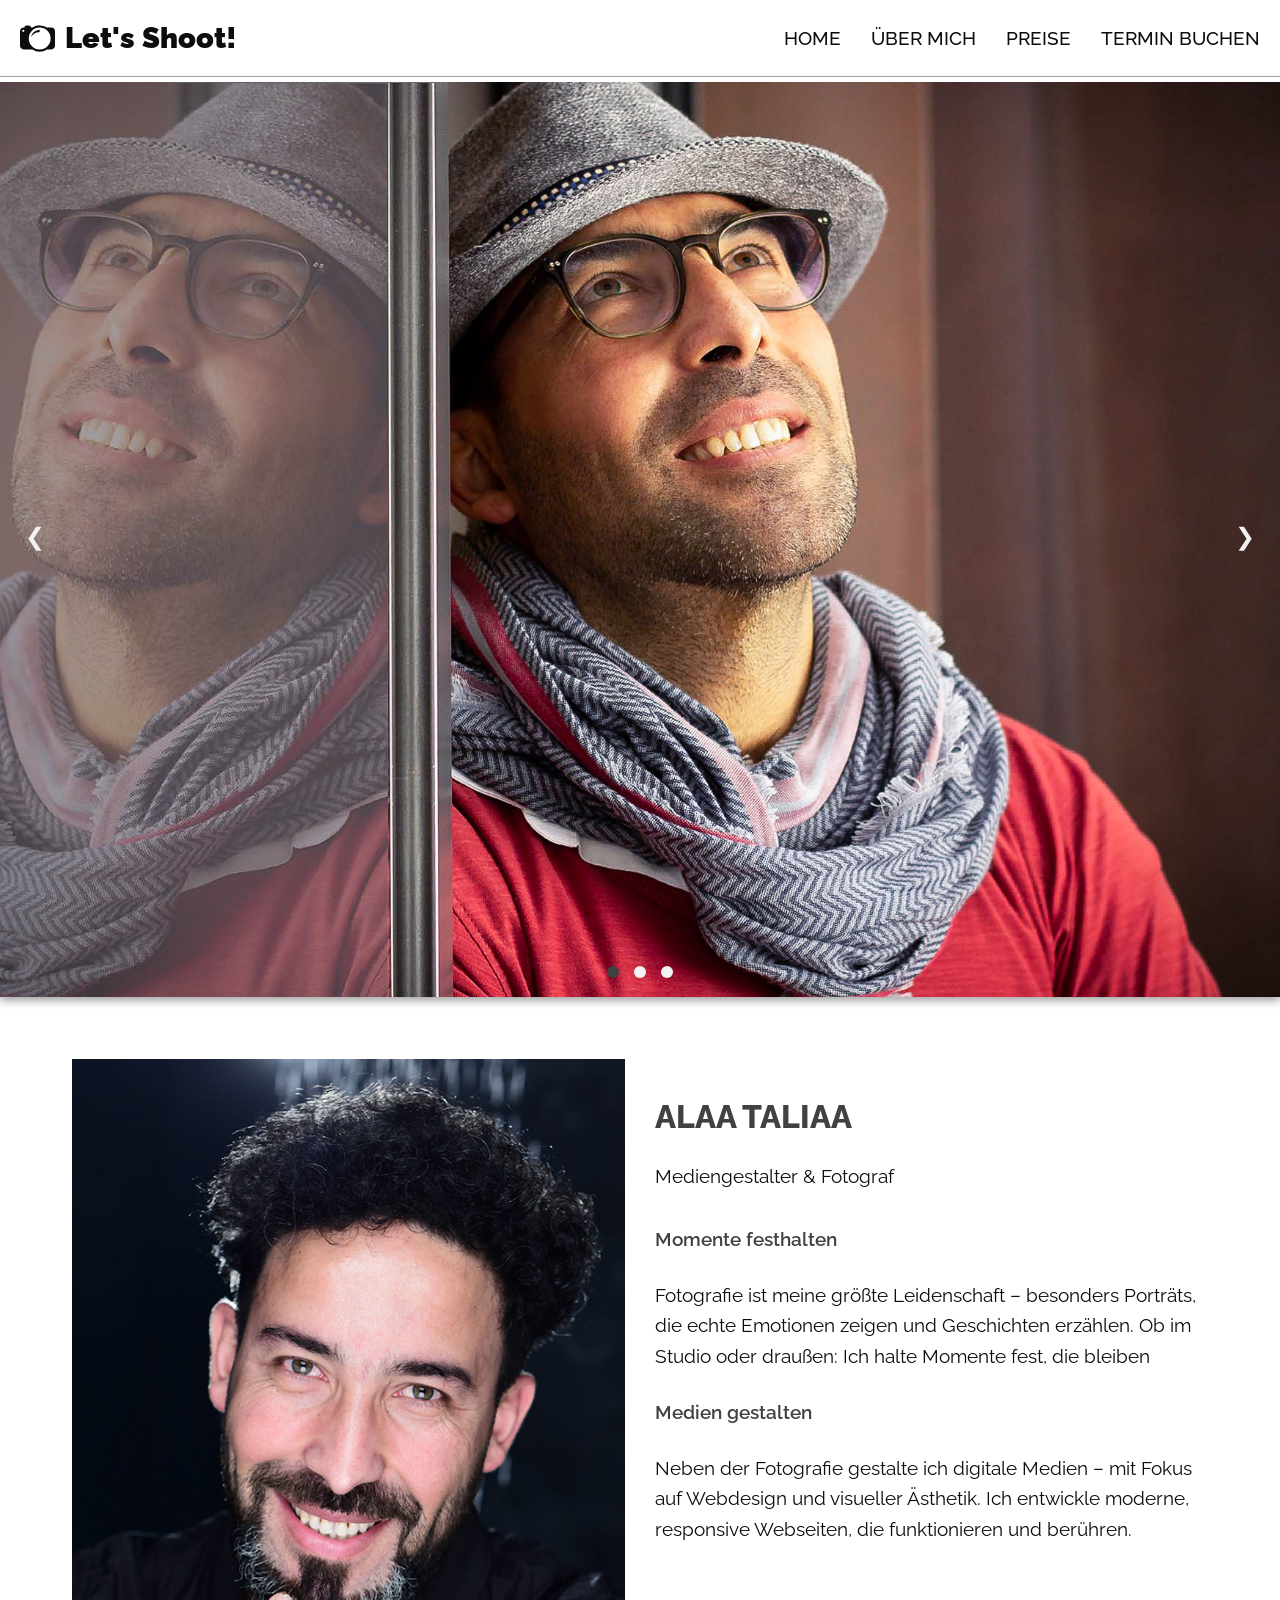
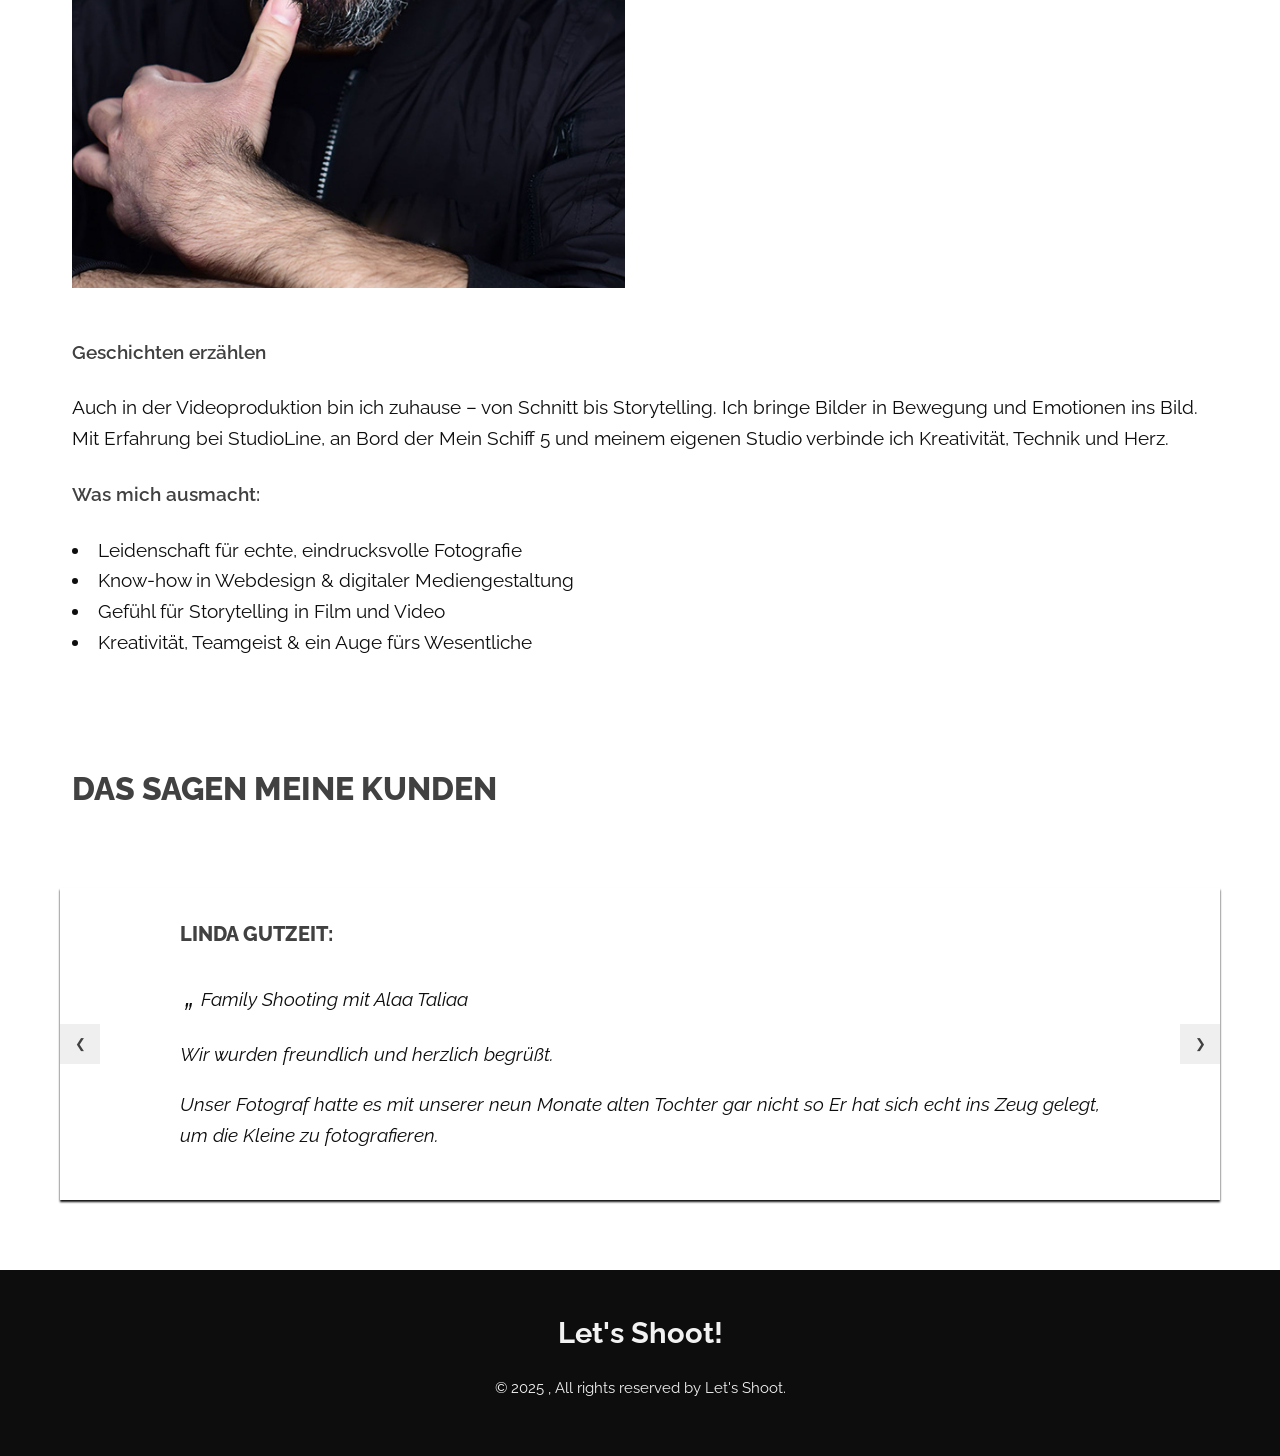
==== commit 92cb2b24: "Update about.html" ====
--- a/public/about.html
+++ b/public/about.html
@@ -40,7 +40,7 @@
         <div class="carousel">
             <div class="carousel-container">
                 <div class="carousel-slide">
-                    <img src="../assets/00-003.jpg" alt="Bild 1">
+                     <img src="../assets/00-010.jpg" alt="Bild 1">
                 </div>
                 <div class="carousel-slide">
                     <img src="../assets/00-002.jpg" alt="Bild 2">
